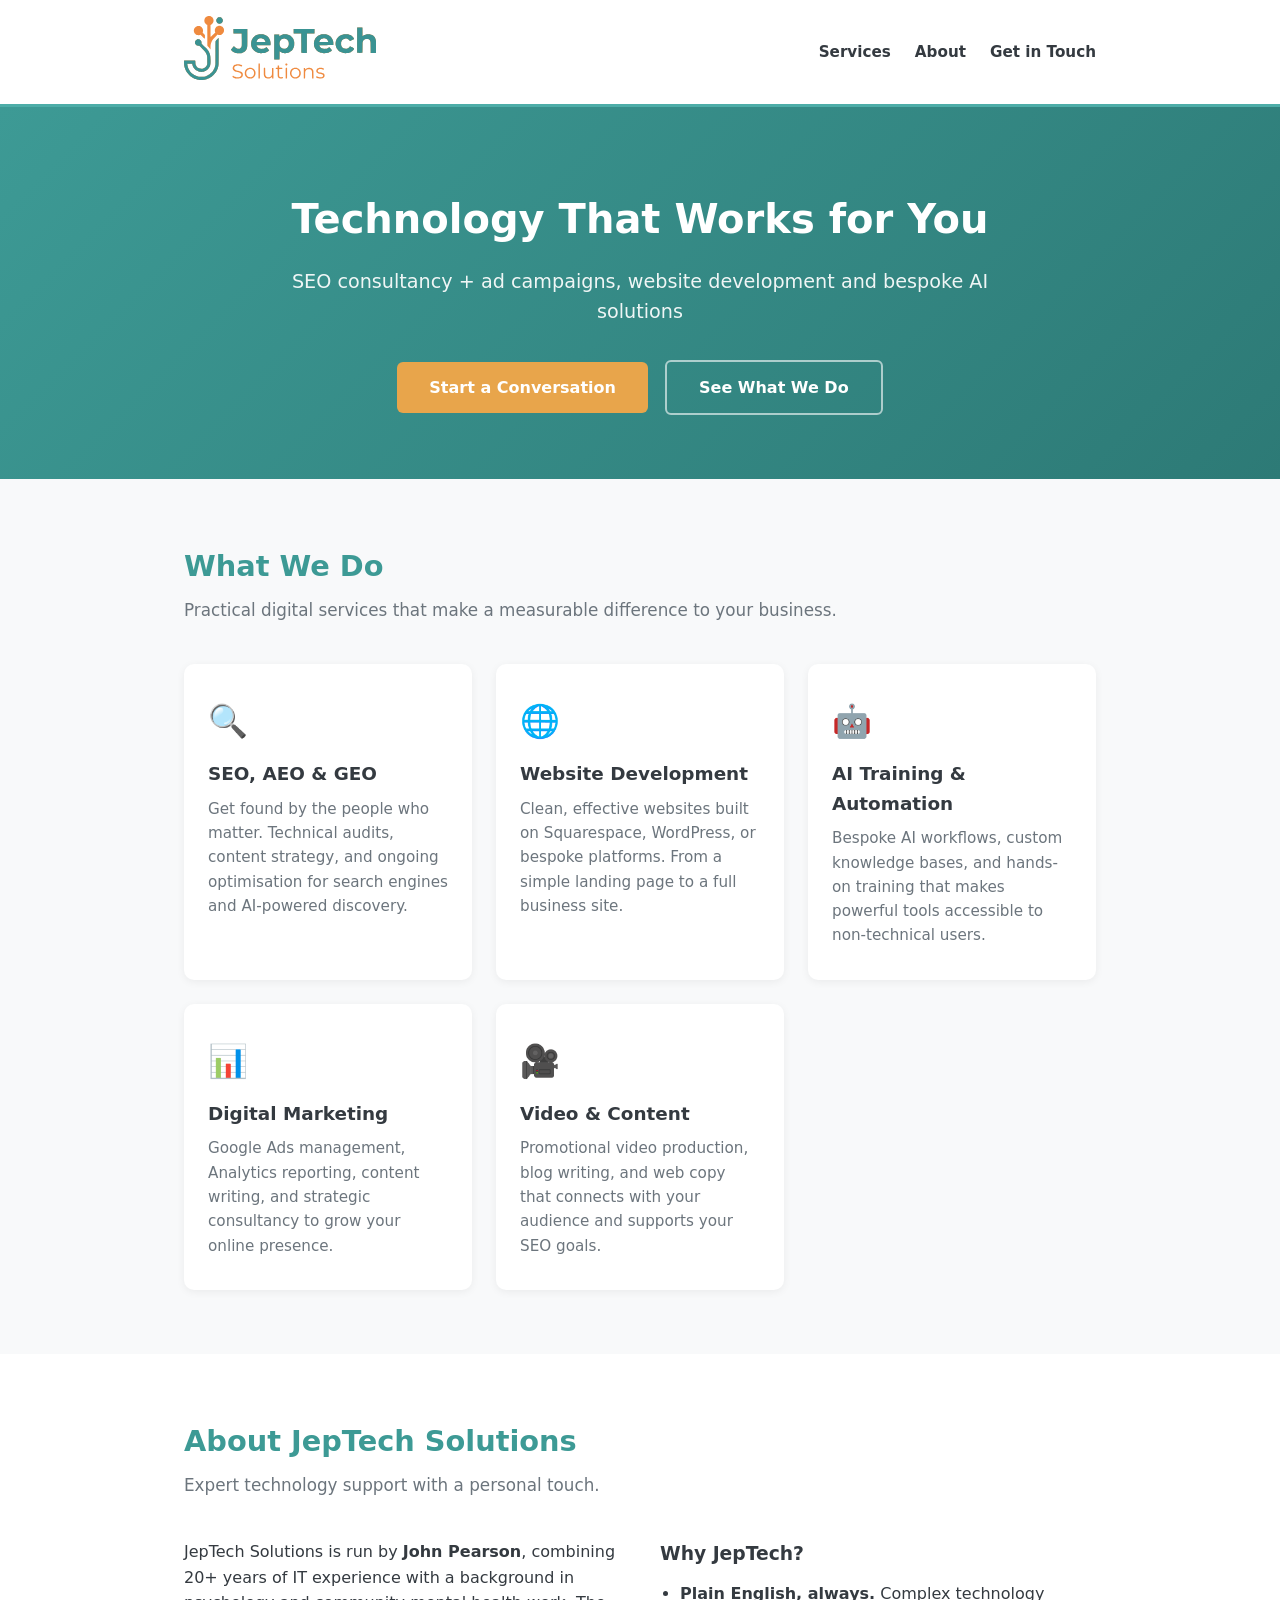
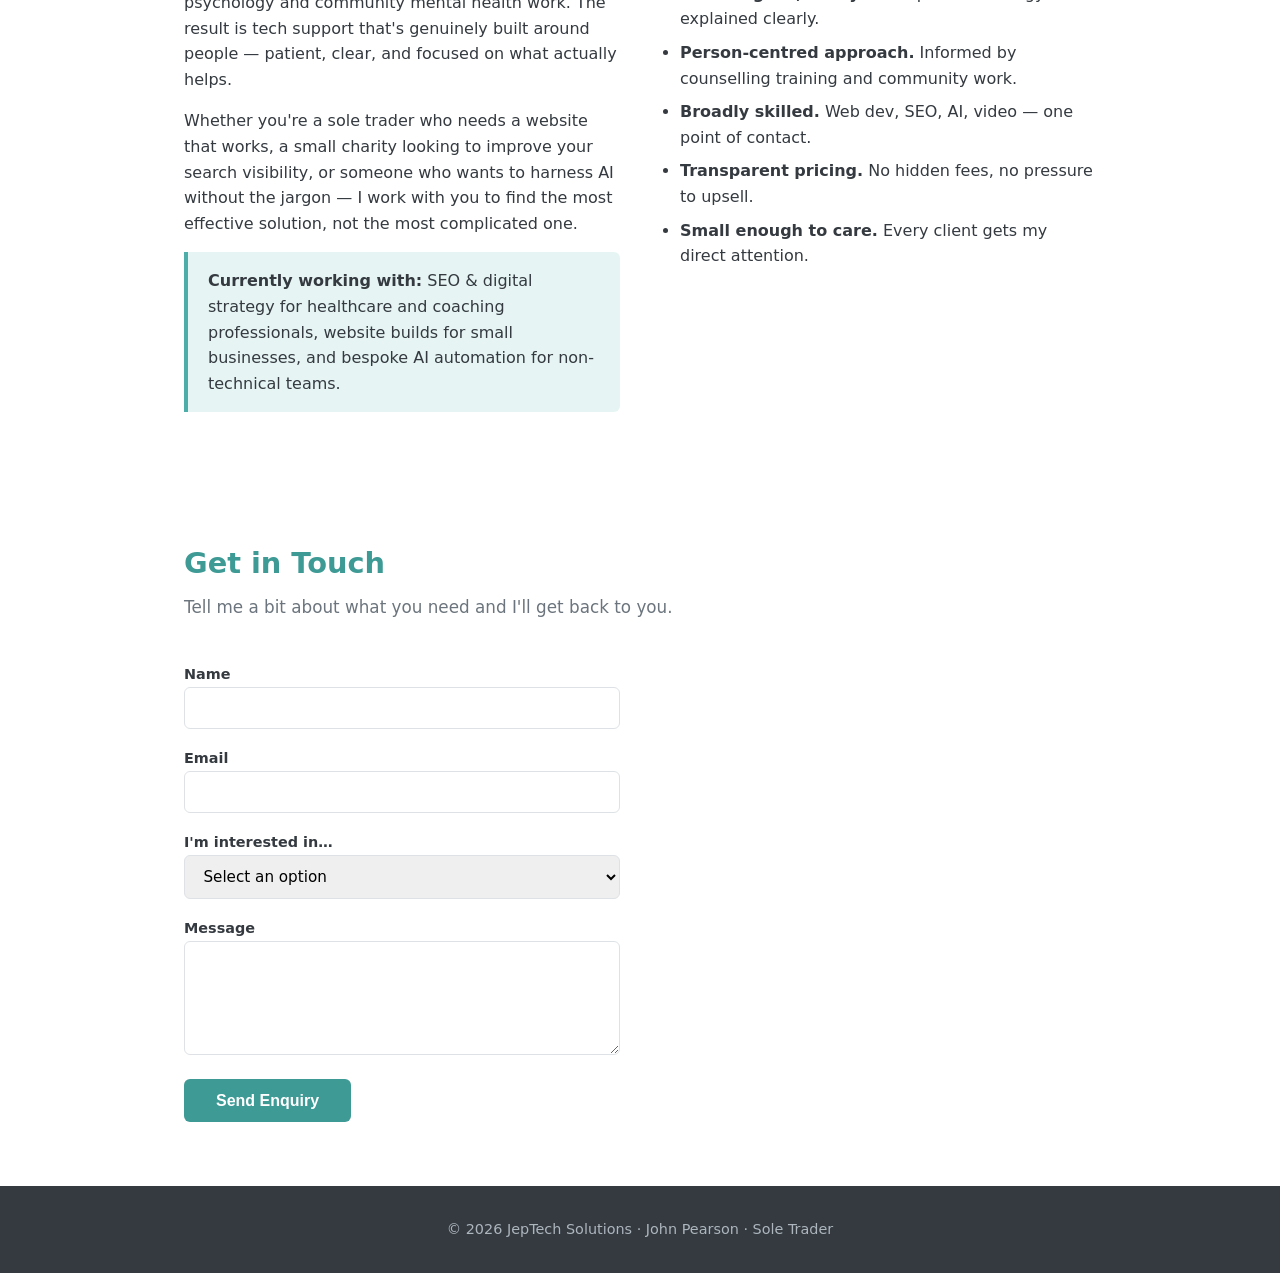
==== index.html @ db6c972f "feat: initial placeholder landing page for jeptech.co.uk" ====
<!DOCTYPE html>
<html lang="en">
<head>
    <meta charset="UTF-8">
    <meta name="viewport" content="width=device-width, initial-scale=1.0">
    <title>JepTech Solutions — Web, Digital &amp; AI Services</title>
    <meta name="description" content="JepTech Solutions: SEO, AEO &amp; GEO consultancy, website development, and bespoke AI training &amp; automation for non-technical users. Based in the West Midlands.">
    <link rel="icon" href="assets/favicon.png" type="image/png">
    <style>
        /* ── Reset & Base ── */
        *, *::before, *::after { box-sizing: border-box; margin: 0; padding: 0; }
        html { scroll-behavior: smooth; }
        body {
            font-family: 'Segoe UI', system-ui, -apple-system, sans-serif;
            color: #343a40;
            line-height: 1.6;
            background: #f8f9fa;
        }
        a { color: #3D9A95; text-decoration: none; }
        a:hover { color: #2d7a76; }
        img { max-width: 100%; height: auto; }

        /* ── Layout ── */
        .container { max-width: 960px; margin: 0 auto; padding: 0 1.5rem; }

        /* ── Header ── */
        header {
            background: #fff;
            border-bottom: 3px solid #4DADA8;
            padding: 1rem 0;
            position: sticky;
            top: 0;
            z-index: 100;
        }
        .header-inner {
            display: flex;
            align-items: center;
            justify-content: space-between;
            flex-wrap: wrap;
            gap: 1rem;
        }
        .logo { height: 64px; }
        nav { display: flex; gap: 1.5rem; }
        nav a {
            font-weight: 600;
            font-size: 0.95rem;
            color: #343a40;
            transition: color 0.2s;
        }
        nav a:hover { color: #3D9A95; }

        /* ── Hero ── */
        .hero {
            background: linear-gradient(135deg, #3D9A95 0%, #2d7a76 100%);
            color: #fff;
            padding: 5rem 0 4rem;
            text-align: center;
        }
        .hero h1 {
            font-size: 2.5rem;
            font-weight: 700;
            margin-bottom: 1rem;
        }
        .hero p {
            font-size: 1.2rem;
            max-width: 700px;
            margin: 0 auto 2rem;
            opacity: 0.92;
        }
        .btn {
            display: inline-block;
            padding: 0.8rem 2rem;
            border-radius: 6px;
            font-weight: 600;
            font-size: 1rem;
            transition: background 0.2s, transform 0.1s;
            cursor: pointer;
            border: none;
        }
        .btn:active { transform: scale(0.98); }
        .btn-primary { background: #E8A54B; color: #fff; }
        .btn-primary:hover { background: #d4923e; color: #fff; }
        .btn-outline {
            background: transparent;
            color: #fff;
            border: 2px solid rgba(255,255,255,0.6);
            margin-left: 0.75rem;
        }
        .btn-outline:hover { border-color: #fff; color: #fff; }

        /* ── Section Shared ── */
        section { padding: 4rem 0; }
        section h2 {
            font-size: 1.8rem;
            margin-bottom: 0.5rem;
            color: #3D9A95;
        }
        .section-sub {
            color: #6c757d;
            margin-bottom: 2.5rem;
            font-size: 1.05rem;
        }

        /* ── Services ── */
        .services-grid {
            display: grid;
            grid-template-columns: repeat(auto-fit, minmax(260px, 1fr));
            gap: 1.5rem;
        }
        .service-card {
            background: #fff;
            border-radius: 10px;
            padding: 2rem 1.5rem;
            box-shadow: 0 2px 8px rgba(0,0,0,0.06);
            transition: transform 0.2s, box-shadow 0.2s;
        }
        .service-card:hover {
            transform: translateY(-3px);
            box-shadow: 0 6px 20px rgba(0,0,0,0.1);
        }
        .service-icon {
            font-size: 2rem;
            margin-bottom: 0.75rem;
        }
        .service-card h3 { font-size: 1.15rem; margin-bottom: 0.5rem; }
        .service-card p { font-size: 0.95rem; color: #6c757d; }

        /* ── About ── */
        .about-content {
            display: grid;
            grid-template-columns: 1fr 1fr;
            gap: 2.5rem;
            align-items: start;
        }
        .about-content ul { padding-left: 1.25rem; }
        .about-content li { margin-bottom: 0.5rem; }
        .highlight {
            background: #e6f5f4;
            border-left: 4px solid #4DADA8;
            padding: 1rem 1.25rem;
            border-radius: 0 6px 6px 0;
            margin-top: 1rem;
        }

        /* ── Contact ── */
        .contact-section { background: #fff; }
        .contact-grid {
            display: grid;
            grid-template-columns: 1fr 1fr;
            gap: 2.5rem;
        }
        .contact-info p { margin-bottom: 0.75rem; }
        .contact-info strong { color: #3D9A95; }
        form { display: flex; flex-direction: column; gap: 1rem; }
        label { font-weight: 600; font-size: 0.9rem; }
        input, textarea, select {
            width: 100%;
            padding: 0.7rem 0.9rem;
            border: 1.5px solid #dee2e6;
            border-radius: 6px;
            font-family: inherit;
            font-size: 0.95rem;
            transition: border-color 0.2s;
        }
        input:focus, textarea:focus, select:focus {
            outline: none;
            border-color: #4DADA8;
        }
        textarea { resize: vertical; min-height: 100px; }
        .form-btn {
            background: #3D9A95;
            color: #fff;
            padding: 0.8rem 2rem;
            border: none;
            border-radius: 6px;
            font-weight: 600;
            font-size: 1rem;
            cursor: pointer;
            transition: background 0.2s;
            width: fit-content;
        }
        .form-btn:hover { background: #2d7a76; }

        /* ── Footer ── */
        footer {
            background: #343a40;
            color: #adb5bd;
            text-align: center;
            padding: 2rem 0;
            font-size: 0.9rem;
        }
        footer a { color: #4DADA8; }

        /* ── Responsive ── */
        @media (max-width: 700px) {
            .hero h1 { font-size: 1.8rem; }
            .hero p { font-size: 1rem; }
            .about-content, .contact-grid { grid-template-columns: 1fr; }
            .btn-outline { margin-left: 0; margin-top: 0.5rem; }
            nav { gap: 1rem; }
        }
    </style>
</head>
<body>

<!-- ── Header ── -->
<header>
    <div class="container header-inner">
        <a href="#"><img src="assets/logo.svg" alt="JepTech Solutions" class="logo"></a>
        <nav>
            <a href="#services">Services</a>
            <a href="#about">About</a>
            <a href="#contact">Get in Touch</a>
        </nav>
    </div>
</header>

<!-- ── Hero ── -->
<section class="hero">
    <div class="container">
        <h1>Technology That Works for You</h1>
        <p>SEO consultancy + ad campaigns, website development and bespoke AI solutions</p>
        <a href="#contact" class="btn btn-primary">Start a Conversation</a>
        <a href="#services" class="btn btn-outline">See What We Do</a>
    </div>
</section>

<!-- ── Services ── -->
<section id="services">
    <div class="container">
        <h2>What We Do</h2>
        <p class="section-sub">Practical digital services that make a measurable difference to your business.</p>
        <div class="services-grid">
            <div class="service-card">
                <div class="service-icon">🔍</div>
                <h3>SEO, AEO &amp; GEO</h3>
                <p>Get found by the people who matter. Technical audits, content strategy, and ongoing optimisation for search engines and AI-powered discovery.</p>
            </div>
            <div class="service-card">
                <div class="service-icon">🌐</div>
                <h3>Website Development</h3>
                <p>Clean, effective websites built on Squarespace, WordPress, or bespoke platforms. From a simple landing page to a full business site.</p>
            </div>
            <div class="service-card">
                <div class="service-icon">🤖</div>
                <h3>AI Training &amp; Automation</h3>
                <p>Bespoke AI workflows, custom knowledge bases, and hands-on training that makes powerful tools accessible to non-technical users.</p>
            </div>
            <div class="service-card">
                <div class="service-icon">📊</div>
                <h3>Digital Marketing</h3>
                <p>Google Ads management, Analytics reporting, content writing, and strategic consultancy to grow your online presence.</p>
            </div>
            <div class="service-card">
                <div class="service-icon">🎥</div>
                <h3>Video &amp; Content</h3>
                <p>Promotional video production, blog writing, and web copy that connects with your audience and supports your SEO goals.</p>
            </div>

        </div>
    </div>
</section>

<!-- ── About ── -->
<section id="about" style="background: #fff;">
    <div class="container">
        <h2>About JepTech Solutions</h2>
        <p class="section-sub">Expert technology support with a personal touch.</p>
        <div class="about-content">
            <div>
                <p>JepTech Solutions is run by <strong>John Pearson</strong>, combining 20+ years of IT experience with a background in psychology and community mental health work. The result is tech support that's genuinely built around people&nbsp;&mdash; patient, clear, and focused on what actually helps.</p>
                <p style="margin-top: 1rem;">Whether you're a sole trader who needs a website that works, a small charity looking to improve your search visibility, or someone who wants to harness AI without the jargon&nbsp;&mdash; I work with you to find the most effective solution, not the most complicated one.</p>
                <div class="highlight">
                    <strong>Currently working with:</strong> SEO &amp; digital strategy for healthcare and coaching professionals, website builds for small businesses, and bespoke AI automation for non-technical teams.
                </div>
            </div>
            <div>
                <h3 style="margin-bottom: 0.75rem;">Why JepTech?</h3>
                <ul>
                    <li><strong>Plain English, always.</strong> Complex technology explained clearly.</li>
                    <li><strong>Person-centred approach.</strong> Informed by counselling training and community work.</li>
                    <li><strong>Broadly skilled.</strong> Web dev, SEO, AI, video&nbsp;&mdash; one point of contact.</li>
                    <li><strong>Transparent pricing.</strong> No hidden fees, no pressure to upsell.</li>
                    <li><strong>Small enough to care.</strong> Every client gets my direct attention.</li>
                </ul>
            </div>
        </div>
    </div>
</section>

<!-- ── Contact ── -->
<section id="contact" class="contact-section">
    <div class="container">
        <h2>Get in Touch</h2>
        <p class="section-sub">Tell me a bit about what you need and I'll get back to you.</p>
        <div class="contact-grid">
            <form action="https://formsubmit.co/john@jeptech.co.uk" method="POST">
                <!-- FormSubmit config -->
                <input type="hidden" name="_subject" value="New enquiry from jeptech.co.uk">
                <input type="hidden" name="_captcha" value="true">
                <input type="hidden" name="_template" value="table">
                <input type="text" name="_honey" style="display:none">

                <div>
                    <label for="name">Name</label>
                    <input type="text" id="name" name="name" required autocomplete="name">
                </div>
                <div>
                    <label for="email">Email</label>
                    <input type="email" id="email" name="email" required autocomplete="email">
                </div>
                <div>
                    <label for="interest">I'm interested in&hellip;</label>
                    <select id="interest" name="interest">
                        <option value="">Select an option</option>
                        <option value="SEO / Search Consultancy">SEO / Search Consultancy</option>
                        <option value="Website Development">Website Development</option>
                        <option value="AI Training & Automation">AI Training &amp; Automation</option>
                        <option value="Digital Marketing">Digital Marketing</option>
                        <option value="Something else">Something else</option>
                    </select>
                </div>
                <div>
                    <label for="message">Message</label>
                    <textarea id="message" name="message" rows="5" required></textarea>
                </div>
                <button type="submit" class="form-btn">Send Enquiry</button>
            </form>

        </div>
    </div>
</section>

<!-- ── Footer ── -->
<footer>
    <div class="container">
        <p>&copy; 2026 JepTech Solutions &middot; John Pearson &middot; Sole Trader</p>
    </div>
</footer>

</body>
</html>
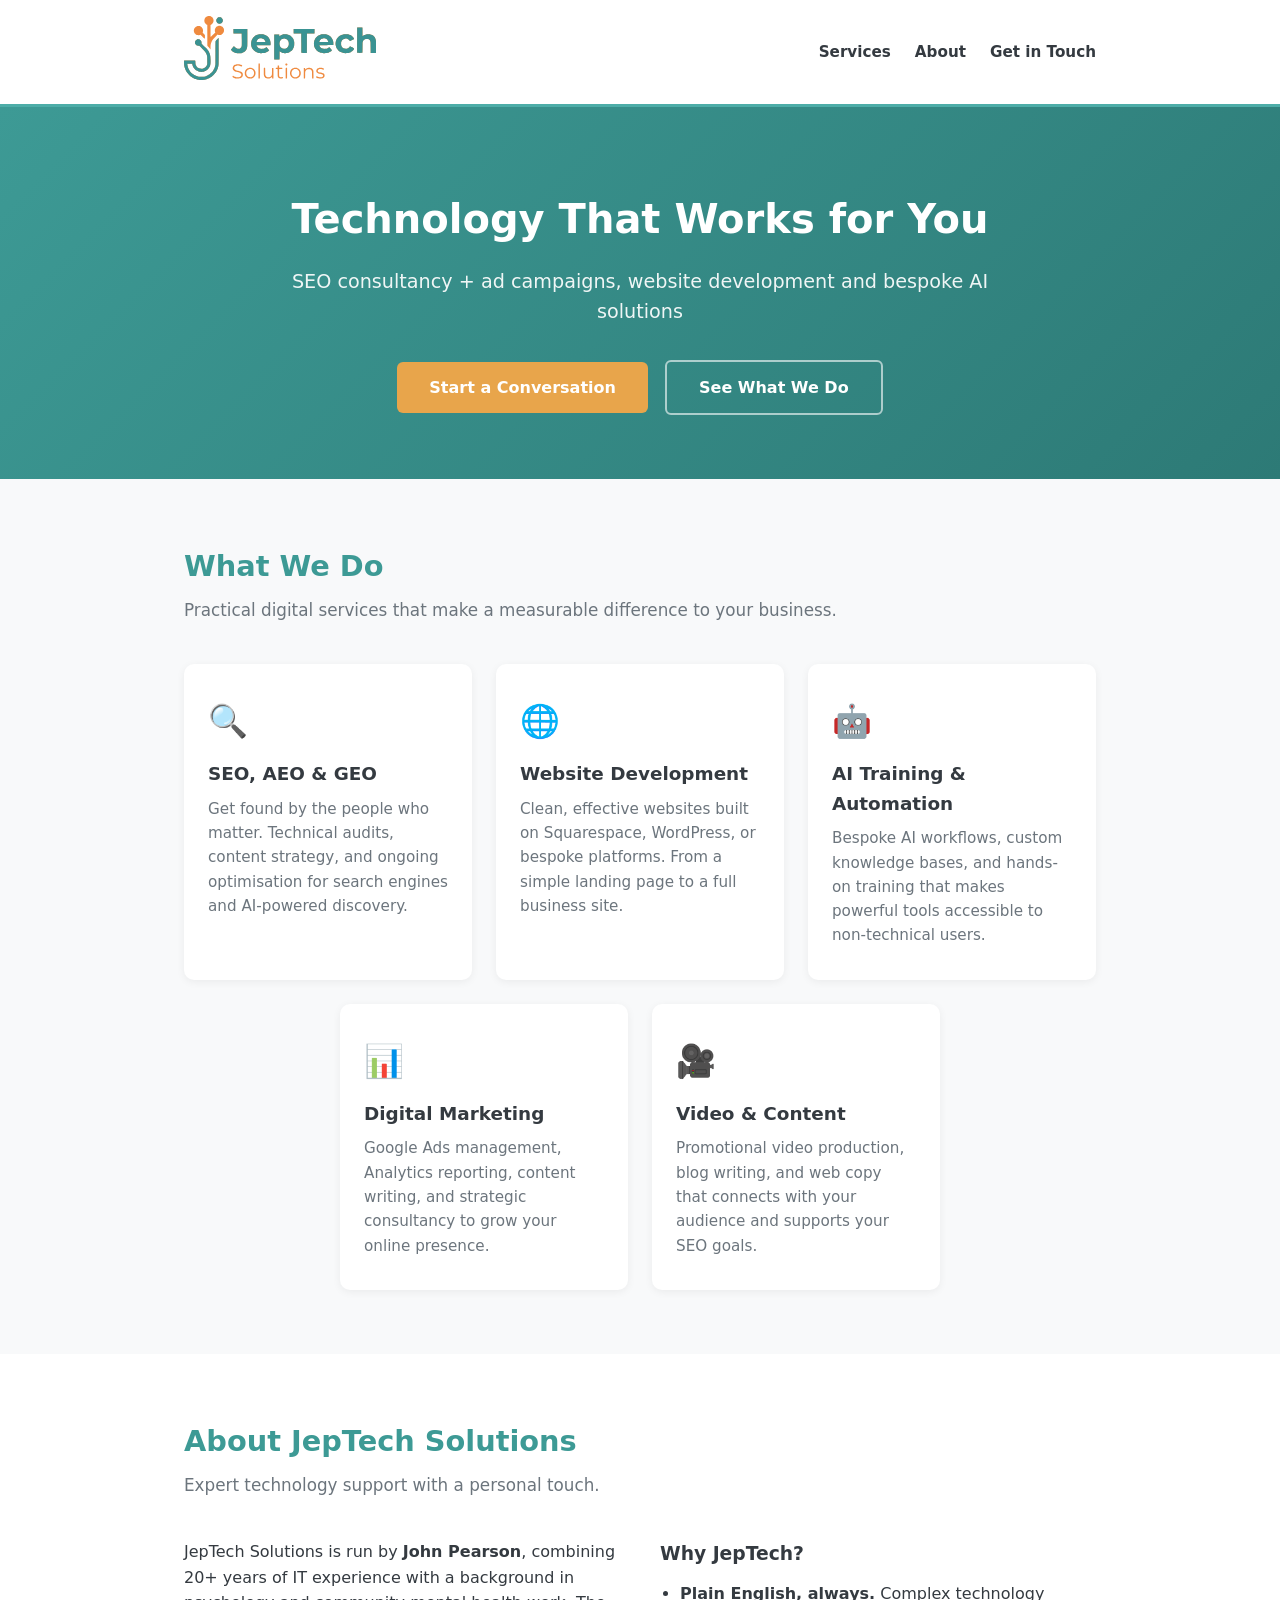
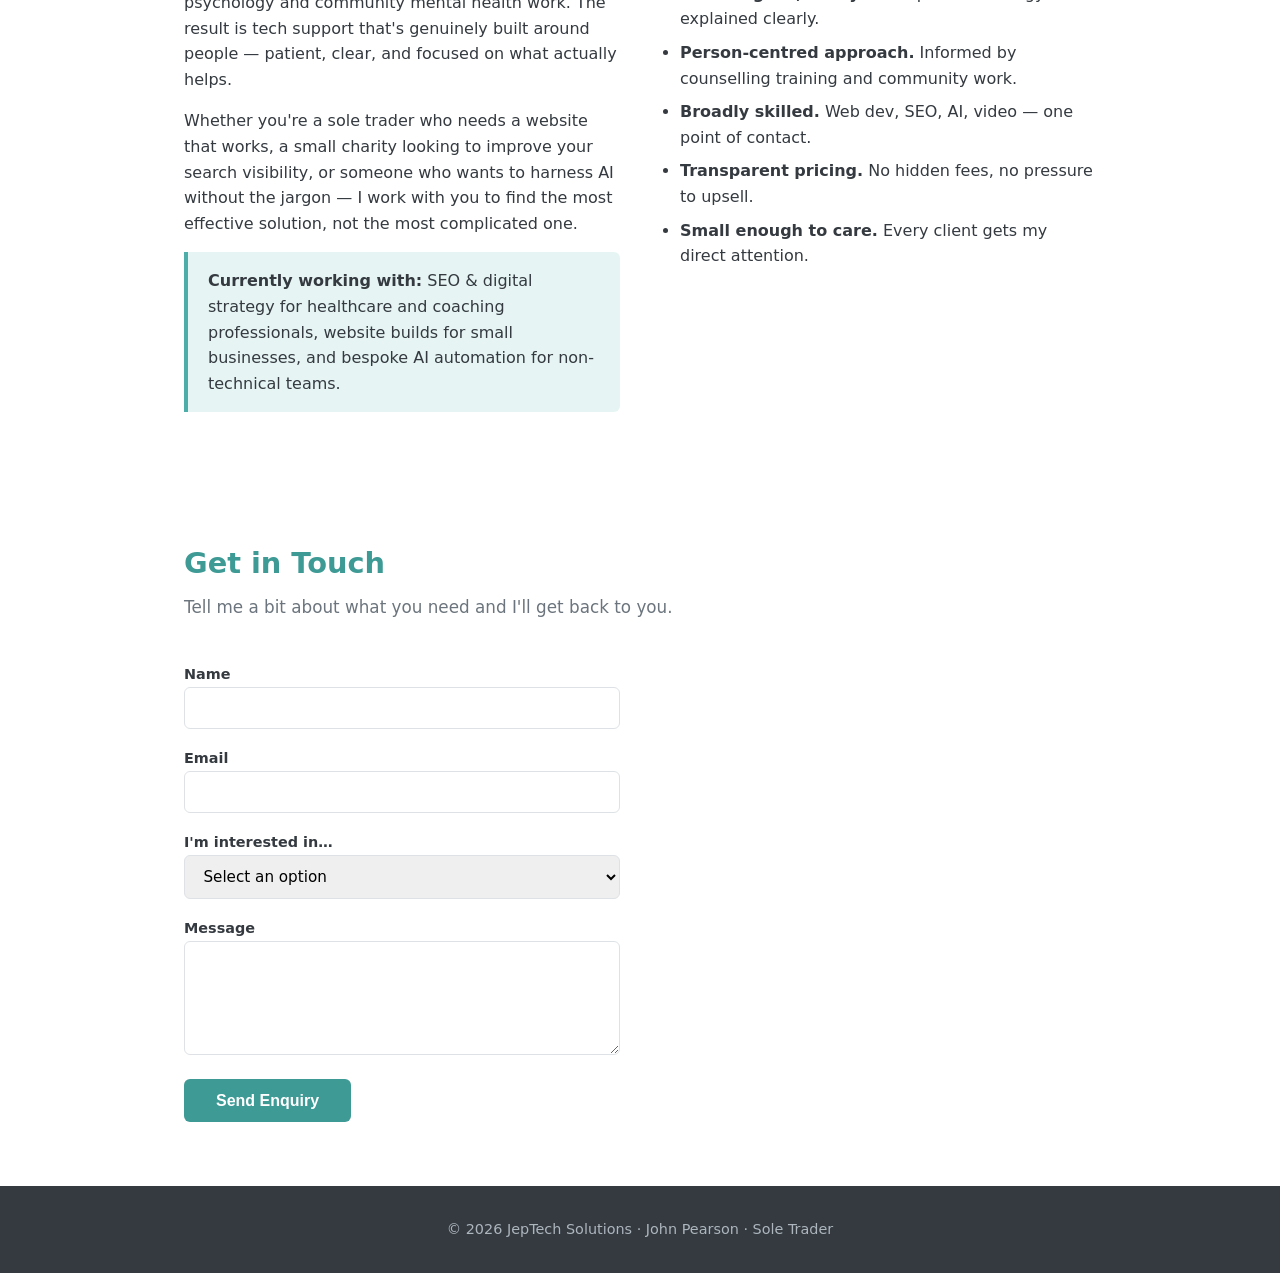
==== commit faae9e30: "feat: link service cards to services page sections, center bottom row - Convert service card divs to" ====
--- a/index.html
+++ b/index.html
@@ -103,16 +103,23 @@
 
         /* ── Services ── */
         .services-grid {
-            display: grid;
-            grid-template-columns: repeat(auto-fit, minmax(260px, 1fr));
+            display: flex;
+            flex-wrap: wrap;
+            justify-content: center;
             gap: 1.5rem;
         }
         .service-card {
+            display: block;
+            width: calc(33.333% - 1rem);
+            min-width: 260px;
             background: #fff;
             border-radius: 10px;
             padding: 2rem 1.5rem;
             box-shadow: 0 2px 8px rgba(0,0,0,0.06);
             transition: transform 0.2s, box-shadow 0.2s;
+            text-decoration: none;
+            color: inherit;
+            cursor: pointer;
         }
         .service-card:hover {
             transform: translateY(-3px);
@@ -206,9 +213,9 @@
 <!-- ── Header ── -->
 <header>
     <div class="container header-inner">
-        <a href="#"><img src="assets/logo.svg" alt="JepTech Solutions" class="logo"></a>
+        <a href="index.html"><img src="assets/logo.svg" alt="JepTech Solutions" class="logo"></a>
         <nav>
-            <a href="#services">Services</a>
+            <a href="services.html">Services</a>
             <a href="#about">About</a>
             <a href="#contact">Get in Touch</a>
         </nav>
@@ -231,31 +238,31 @@
         <h2>What We Do</h2>
         <p class="section-sub">Practical digital services that make a measurable difference to your business.</p>
         <div class="services-grid">
-            <div class="service-card">
+            <a href="services.html#seo" class="service-card">
                 <div class="service-icon">🔍</div>
                 <h3>SEO, AEO &amp; GEO</h3>
                 <p>Get found by the people who matter. Technical audits, content strategy, and ongoing optimisation for search engines and AI-powered discovery.</p>
-            </div>
-            <div class="service-card">
+            </a>
+            <a href="services.html#web-development" class="service-card">
                 <div class="service-icon">🌐</div>
                 <h3>Website Development</h3>
                 <p>Clean, effective websites built on Squarespace, WordPress, or bespoke platforms. From a simple landing page to a full business site.</p>
-            </div>
-            <div class="service-card">
+            </a>
+            <a href="services.html#ai-automation" class="service-card">
                 <div class="service-icon">🤖</div>
                 <h3>AI Training &amp; Automation</h3>
                 <p>Bespoke AI workflows, custom knowledge bases, and hands-on training that makes powerful tools accessible to non-technical users.</p>
-            </div>
-            <div class="service-card">
+            </a>
+            <a href="services.html#digital-marketing" class="service-card">
                 <div class="service-icon">📊</div>
                 <h3>Digital Marketing</h3>
                 <p>Google Ads management, Analytics reporting, content writing, and strategic consultancy to grow your online presence.</p>
-            </div>
-            <div class="service-card">
+            </a>
+            <a href="services.html#video-content" class="service-card">
                 <div class="service-icon">🎥</div>
                 <h3>Video &amp; Content</h3>
                 <p>Promotional video production, blog writing, and web copy that connects with your audience and supports your SEO goals.</p>
-            </div>
+            </a>
 
         </div>
     </div>
